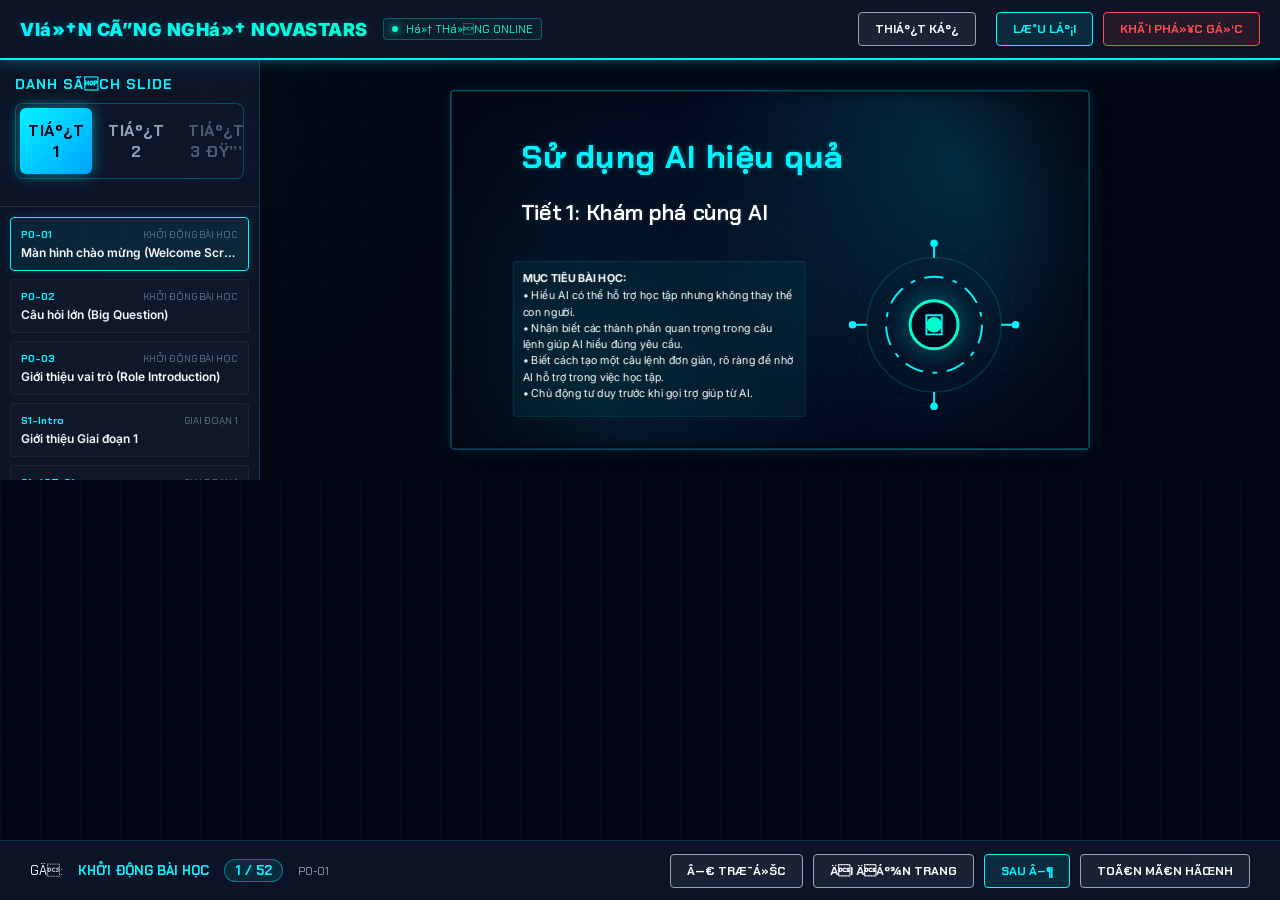
==== index.html @ 288e67d3 "Apply user font sizes and label replacements" ====
﻿<!DOCTYPE html>
<html lang="vi">
<head>
  <meta charset="UTF-8">
  <meta name="viewport" content="width=device-width, initial-scale=1.0">
  <title>Há»‡ thá»‘ng trÃ¬nh chiáº¿u slide AI - BÃ i 6.18: Sá»­ dá»¥ng AI hiá»‡u quáº£</title>
  <link rel="stylesheet" href="styles.css?v=36">
</head>
<body>

  <!-- HEADER HOVER ZONE FOR PRESENTATION MODE -->
  <div class="header-hover-zone"></div>

  <!-- SYSTEM TOP HEADER -->
  <header>
    <div class="system-title">
      <div class="system-logo">VIá»†N CÃ”NG NGHá»† NOVASTARS</div>
      <div class="system-status" id="system-status-indicator">Há»† THá»NG ONLINE</div>
    </div>
    
    <div class="system-controls">
      <!-- Mode Selection -->
      <button class="btn btn-secondary" id="mode-btn-design" onclick="toggleDesignMode()" style="margin-right: 10px;">Thiáº¿t Káº¿</button>

      <!-- File & Storage Operations -->
      <button class="btn btn-primary" onclick="saveSlides()">LÆ°u Láº¡i</button>
      <button class="btn btn-danger" onclick="resetDefaultSlides()">KhÃ´i Phá»¥c Gá»‘c</button>
    </div>
  </header>

  <!-- CONTAINER GRID -->
  <div class="app-container" id="app-container">
    
    <!-- LEFT SIDEBAR: INDEX / SLIDES SELECTOR -->
    <aside class="sidebar">
      <div class="sidebar-header">
        <h2>DANH SÃCH SLIDE</h2>
        <div class="period-tabs">
          <button class="period-tab active" id="period-tab-t1" onclick="setPeriodFilter('t1')">Tiáº¿t 1</button>
          <button class="period-tab" id="period-tab-t2" onclick="setPeriodFilter('t2')">Tiáº¿t 2</button>
          <button class="period-tab locked" id="period-tab-t3" onclick="setPeriodFilter('t3')">Tiáº¿t 3 ðŸ”’</button>
        </div>
      </div>
      <div class="slide-list" id="slide-list-container">
        <!-- Rendered dynamically by app.js -->
      </div>
    </aside>

    <!-- MAIN DASHBOARD SCREEN (16:9 VIEWPORT) -->
    <main class="main-stage">
      <div class="slide-viewport" id="slide-viewport">
        <div class="slide-canvas" id="slide-canvas">
          <!-- Slide items rendered dynamically by app.js -->
        </div>
      </div>
    </main>

    <!-- RIGHT SIDEBAR: PROPERTIES INSPECTOR (DESIGN MODE) -->
    <aside class="inspector">
      <div class="inspector-header">
        <h2>THUá»˜C TÃNH Báº¢N Váº¼</h2>
      </div>
      <div class="inspector-body">
        
        <!-- Element Creation Toolbox -->
        <div class="inspector-section">
          <h3>ThÃªm Äá»‘i TÆ°á»£ng</h3>
          <div class="inspector-grid">
            <button class="btn btn-primary" style="font-size: 10px; padding: 6px;" onclick="addNewElement('heading')">+ TiÃªu Ä‘á»</button>
            <button class="btn btn-primary" style="font-size: 10px; padding: 6px;" onclick="addNewElement('text')">+ Äoáº¡n vÄƒn</button>
            <button class="btn btn-primary" style="font-size: 10px; padding: 6px;" onclick="addNewElement('box')">+ Báº£ng/Há»™p</button>
            <button class="btn btn-primary" style="font-size: 10px; padding: 6px;" onclick="addNewElement('badge')">+ NhÃ£n nhá»</button>
          </div>
        </div>

        <!-- Selected Element Inspector -->
        <div class="inspector-section" id="inspector-element-properties" style="display: none;">
          <h3>Chi Tiáº¿t Äá»‘i TÆ°á»£ng</h3>
          
          <!-- Content Input -->
          <div class="input-group" style="margin-bottom: 10px;">
            <label for="inspector-content">Ná»™i dung (Há»— trá»£ HTML)</label>
            <textarea class="input-field" id="inspector-content" rows="4" oninput="updateSelectedElementProperty('content', this.value)"></textarea>
          </div>

          <!-- Layout Config -->
          <div class="inspector-grid">
            <div class="input-group">
              <label for="inspector-x">Tá»a Ä‘á»™ X (%)</label>
              <input type="number" class="input-field" id="inspector-x" oninput="updateSelectedElementProperty('x', parseFloat(this.value))">
            </div>
            <div class="input-group">
              <label for="inspector-y">Tá»a Ä‘á»™ Y (%)</label>
              <input type="number" class="input-field" id="inspector-y" oninput="updateSelectedElementProperty('y', parseFloat(this.value))">
            </div>
            <div class="input-group">
              <label for="inspector-w">Chiá»u rá»™ng (%)</label>
              <input type="number" class="input-field" id="inspector-w" oninput="updateSelectedElementProperty('w', parseFloat(this.value))">
            </div>
            <div class="input-group">
              <label for="inspector-h">Chiá»u cao (%)</label>
              <input type="number" class="input-field" id="inspector-h" oninput="updateSelectedElementProperty('h', parseFloat(this.value))">
            </div>
          </div>

          <!-- Styling Config -->
          <div class="inspector-grid" style="margin-top: 10px;">
            <div class="input-group">
              <label for="inspector-font-size">Cá»¡ chá»¯ (px)</label>
              <input type="text" class="input-field" id="inspector-font-size" placeholder="18px" oninput="updateSelectedElementProperty('fontSize', this.value)">
            </div>
            <div class="input-group">
              <label for="inspector-color">MÃ u chá»¯</label>
              <input type="color" class="input-field" id="inspector-color" style="height: 30px; padding: 2px;" oninput="updateSelectedElementProperty('color', this.value)">
            </div>
            <div class="input-group">
              <label for="inspector-align">CÄƒn lá»</label>
              <select class="input-field" id="inspector-align" onchange="updateSelectedElementProperty('align', this.value)">
                <option value="left">TrÃ¡i</option>
                <option value="center">Giá»¯a</option>
                <option value="right">Pháº£i</option>
              </select>
            </div>
            <div class="input-group">
              <label for="inspector-bg">MÃ u ná»n</label>
              <input type="text" class="input-field" id="inspector-bg" placeholder="transparent" oninput="updateSelectedElementProperty('bg', this.value)">
            </div>
          </div>

          <div style="margin-top: 15px; display: flex; gap: 10px;">
            <button class="btn btn-danger" style="flex: 1;" onclick="deleteSelectedElement()">XoÃ¡ Äá»‘i TÆ°á»£ng</button>
          </div>
        </div>

        <div id="inspector-no-selection" style="text-align: center; color: var(--text-muted); font-size: 13px; margin-top: 20px;">
          Chá»n má»™t Ä‘á»‘i tÆ°á»£ng trÃªn slide Ä‘á»ƒ chá»‰nh sá»­a thuá»™c tÃ­nh.
        </div>

      </div>
    </aside>

  </div>

  <!-- BOTTOM CONTROL BAR: NAVIGATION & PAGE INFO -->
  <footer class="stage-footer">
    <div class="slide-nav-info">
      GÄ: <span id="current-slide-stage" style="color: var(--neon-blue); font-weight: bold;">PRE-LESSON</span>
      <span class="slide-number-badge" id="current-slide-number" onclick="jumpToPagePrompt()" title="Nháº¥p vÃ o Ä‘Ã¢y Ä‘á»ƒ nháº£y nhanh Ä‘áº¿n trang slide...">1 / 53</span>
      <span id="current-slide-id" style="color: var(--text-secondary); font-size: 11px;">P0-01</span>
    </div>
    
    <div class="nav-buttons">
      <button class="btn btn-secondary" id="btn-prev" onclick="prevSlide()">â—€ TRÆ¯á»šC</button>
      <button class="btn btn-secondary" id="btn-jump" onclick="jumpToPagePrompt()">ÄI Äáº¾N TRANG</button>
      <button class="btn btn-primary" id="btn-next" onclick="nextSlide()">SAU â–¶</button>
      <button class="btn btn-secondary" id="btn-fullscreen" onclick="toggleFullscreen()">TOÃ€N MÃ€N HÃŒNH</button>
    </div>
  </footer>

  <!-- LOAD APPLICATION DATA AND LOGIC -->
  <script src="slides_data.js?v=44"></script>
  <script src="app.js?v=44"></script>
</body>
</html>
---- styles.css ----
/* ==========================================================================
   DESIGN SYSTEM & CSS VARIABLES
   ========================================================================== */
@import url('https://fonts.googleapis.com/css2?family=Chakra+Petch:wght@400;500;600;700&family=Inter:wght@300;400;600;700&display=swap');

:root {
  --bg-darker: #020617;
  --bg-dark: #0f172a;
  --bg-card: rgba(30, 41, 59, 0.4);
  --border-neon-blue: rgba(0, 243, 255, 0.4);
  --border-neon-green: rgba(0, 255, 204, 0.4);
  
  --neon-blue: #00f3ff;
  --neon-green: #00ffcc;
  --neon-pink: #ff66b2;
  --neon-orange: #ffbd59;
  --neon-red: #ff4d4d;
  
  --text-primary: #f8fafc;
  --text-secondary: #94a3b8;
  --text-muted: #64748b;
  
  --font-cyber: 'Chakra Petch', sans-serif;
  --font-standard: 'Inter', sans-serif;
  
  --shadow-glow-blue: 0 0 15px rgba(0, 243, 255, 0.35);
  --shadow-glow-green: 0 0 15px rgba(0, 255, 204, 0.35);
  --shadow-glow-red: 0 0 15px rgba(255, 77, 77, 0.35);
  
  --font-boost: 1.15;
}

/* ==========================================================================
   GLOBAL RESET & LAYOUT
   ========================================================================== */
* {
  box-sizing: border-box;
  margin: 0;
  padding: 0;
}

body {
  font-family: var(--font-standard);
  background-color: var(--bg-darker);
  color: var(--text-primary);
  height: 100vh;
  display: flex;
  flex-direction: column;
  overflow: hidden;
  position: relative;
}

/* Cyber grid background */
body::before {
  content: '';
  position: absolute;
  top: 0; left: 0; right: 0; bottom: 0;
  background-image: 
    linear-gradient(rgba(0, 243, 255, 0.03) 1px, transparent 1px),
    linear-gradient(90deg, rgba(0, 243, 255, 0.03) 1px, transparent 1px);
  background-size: 40px 40px;
  z-index: 0;
  pointer-events: none;
}

/* Tech nodes glowing decoration */
body::after {
  content: '';
  position: absolute;
  top: -10%; left: -10%; width: 50%; height: 50%;
  background: radial-gradient(circle, rgba(0, 243, 255, 0.05) 0%, transparent 70%);
  z-index: 0;
  pointer-events: none;
}

/* ==========================================================================
   APPLICATION HEADER / SYSTEM BAR
   ========================================================================== */
header {
  height: 60px;
  background: rgba(15, 23, 42, 0.85);
  border-bottom: 2px solid var(--neon-blue);
  box-shadow: var(--shadow-glow-blue);
  display: flex;
  justify-content: space-between;
  align-items: center;
  padding: 0 20px;
  z-index: 10;
  backdrop-filter: blur(10px);
}

.system-title {
  display: flex;
  align-items: center;
  gap: 15px;
}

.system-logo {
  font-family: var(--font-standard);
  font-weight: 900;
  font-size: 18px;
  letter-spacing: 0.5px;
  background: linear-gradient(90deg, var(--neon-blue), var(--neon-green));
  -webkit-background-clip: text;
  -webkit-text-fill-color: transparent;
  text-shadow: 0 0 10px rgba(0, 243, 255, 0.2);
}

.system-status {
  display: flex;
  align-items: center;
  gap: 8px;
  font-family: var(--font-cyber);
  font-size: 11px;
  color: var(--neon-green);
  border: 1px solid rgba(0, 255, 204, 0.3);
  padding: 3px 8px;
  border-radius: 4px;
  background: rgba(0, 255, 204, 0.05);
}

.system-status::before {
  content: '';
  display: inline-block;
  width: 6px;
  height: 6px;
  background-color: var(--neon-green);
  border-radius: 50%;
  box-shadow: 0 0 8px var(--neon-green);
  animation: pulse 1.5s infinite;
}

.system-controls {
  display: flex;
  align-items: center;
  gap: 10px;
}

/* ==========================================================================
   BUTTONS & CONTROLS
   ========================================================================== */
.btn {
  font-family: var(--font-cyber);
  font-size: 12px;
  font-weight: 700;
  padding: 8px 16px;
  border-radius: 4px;
  cursor: pointer;
  display: flex;
  align-items: center;
  gap: 8px;
  transition: all 0.3s cubic-bezier(0.4, 0, 0.2, 1);
  text-transform: uppercase;
}

.btn-primary {
  background: rgba(0, 243, 255, 0.1);
  color: var(--neon-blue);
  border: 1px solid var(--neon-blue);
}

.btn-primary:hover {
  background: var(--neon-blue);
  color: var(--bg-darker);
  box-shadow: 0 0 15px var(--neon-blue);
}

.btn-secondary {
  background: rgba(148, 163, 184, 0.1);
  color: var(--text-primary);
  border: 1px solid var(--text-secondary);
}

.btn-secondary:hover {
  background: rgba(148, 163, 184, 0.2);
}

.btn-green {
  background: rgba(0, 255, 204, 0.1);
  color: var(--neon-green);
  border: 1px solid var(--neon-green);
}

.btn-green:hover {
  background: var(--neon-green);
  color: var(--bg-darker);
  box-shadow: 0 0 15px var(--neon-green);
}

.btn-danger {
  background: rgba(255, 77, 77, 0.1);
  color: var(--neon-red);
  border: 1px solid var(--neon-red);
}

.btn-danger:hover {
  background: var(--neon-red);
  color: #ffffff;
  box-shadow: 0 0 15px var(--neon-red);
}

.mode-selector {
  display: flex;
  background: rgba(30, 41, 59, 0.6);
  border-radius: 6px;
  padding: 3px;
  border: 1px solid rgba(255, 255, 255, 0.1);
}

.mode-btn {
  font-family: var(--font-cyber);
  font-size: 11px;
  font-weight: 700;
  padding: 6px 14px;
  border: none;
  background: transparent;
  color: var(--text-secondary);
  border-radius: 4px;
  cursor: pointer;
  transition: all 0.3s ease;
}

.mode-btn.active {
  background: var(--neon-blue);
  color: var(--bg-darker);
  box-shadow: var(--shadow-glow-blue);
}

/* ==========================================================================
   APP WORKSPACE GRID
   ========================================================================== */
.app-container {
  flex: 1;
  display: grid;
  grid-template-columns: 260px 1fr; /* Default: Navigation sidebar and slide canvas */
  position: relative;
  overflow: hidden;
  z-index: 1;
  transition: grid-template-columns 0.3s ease;
}

/* When in design mode, open inspector panel on the right */
.app-container.design-mode {
  grid-template-columns: 260px 1fr 300px;
}

/* When in full presentation mode, hide panels */
.app-container.present-mode {
  grid-template-columns: 0px 1fr 0px;
}

/* ==========================================================================
   LEFT PANEL: SLIDE INDEX
   ========================================================================== */
.sidebar {
  background: rgba(15, 23, 42, 0.85);
  border-right: 1px solid rgba(0, 243, 255, 0.15);
  display: flex;
  flex-direction: column;
  overflow: hidden;
  transition: all 0.3s ease;
}

.app-container.present-mode .sidebar {
  transform: translateX(-100%);
  width: 0px;
  border: none;
}

.sidebar-header {
  padding: 15px;
  border-bottom: 1px solid rgba(255, 255, 255, 0.1);
}

.sidebar-header h2 {
  font-family: var(--font-cyber);
  font-size: 14px;
  color: var(--neon-blue);
  letter-spacing: 1px;
}

.sidebar-search {
  margin-top: 10px;
  width: 100%;
  padding: 6px 10px;
  background: rgba(30, 41, 59, 0.5);
  border: 1px solid rgba(255, 255, 255, 0.15);
  border-radius: 4px;
  color: #fff;
  font-size: 12px;
}

.sidebar-search:focus {
  outline: none;
  border-color: var(--neon-blue);
  box-shadow: 0 0 5px rgba(0, 243, 255, 0.3);
}

.slide-list {
  flex: 1;
  overflow-y: auto;
  padding: 10px;
  display: flex;
  flex-direction: column;
  gap: 8px;
}

/* Scrollbar styling */
::-webkit-scrollbar {
  width: 6px;
  height: 6px;
}
::-webkit-scrollbar-track {
  background: rgba(15, 23, 42, 0.5);
}
::-webkit-scrollbar-thumb {
  background: rgba(0, 243, 255, 0.2);
  border-radius: 3px;
}
::-webkit-scrollbar-thumb:hover {
  background: rgba(0, 243, 255, 0.5);
}

.slide-item {
  padding: 10px;
  background: rgba(30, 41, 59, 0.2);
  border: 1px solid rgba(255, 255, 255, 0.05);
  border-radius: 4px;
  cursor: pointer;
  transition: all 0.2s ease;
  display: flex;
  flex-direction: column;
  gap: 4px;
}

.slide-item:hover {
  background: rgba(30, 41, 59, 0.5);
  border-color: rgba(0, 243, 255, 0.3);
}

.slide-item.active {
  background: rgba(0, 243, 255, 0.08);
  border-color: var(--neon-blue);
  box-shadow: 0 0 10px rgba(0, 243, 255, 0.15);
}

.slide-item-meta {
  display: flex;
  justify-content: space-between;
  font-family: var(--font-cyber);
  font-size: 10px;
}

.slide-item-stage {
  color: var(--text-muted);
}

.slide-item.active .slide-item-stage {
  color: var(--neon-green);
}

.slide-item-id {
  color: var(--neon-blue);
  font-weight: 700;
}

.slide-item-title {
  font-size: 12px;
  font-weight: 600;
  color: var(--text-primary);
  white-space: nowrap;
  overflow: hidden;
  text-overflow: ellipsis;
}

/* ==========================================================================
   CENTER STAGE: SLIDE DISPLAY
   ========================================================================== */
.main-stage {
  display: flex;
  flex-direction: column;
  justify-content: center;
  align-items: center;
  padding: 30px;
  background: rgba(3, 7, 18, 0.6);
  position: relative;
  overflow: hidden;
}

.app-container.present-mode .main-stage {
  padding: 0;
  background: #000;
}

/* 16:9 Slide aspect container */
.slide-viewport {
  width: 90%;
  max-width: 1080px;
  aspect-ratio: 16 / 9;
  position: relative;
  background: #070d19;
  border: 3px solid rgba(0, 243, 255, 0.25);
  box-shadow: 0 0 30px rgba(0, 243, 255, 0.1), inset 0 0 20px rgba(0, 0, 0, 0.8);
  border-radius: 8px;
  overflow: hidden;
  transform-origin: center;
  transition: all 0.3s cubic-bezier(0.4, 0, 0.2, 1);
  display: flex;
  user-select: text;
  flex-shrink: 0;
}

/* Digital grid overlay on slide viewport */
.slide-viewport::before {
  content: '';
  position: absolute;
  top: 0; left: 0; width: 100%; height: 100%;
  background: 
    radial-gradient(circle at 50% 50%, transparent 60%, rgba(3, 7, 18, 0.9) 100%),
    linear-gradient(rgba(255, 255, 255, 0.007) 1px, transparent 1px),
    linear-gradient(90deg, rgba(255, 255, 255, 0.007) 1px, transparent 1px);
  background-size: 100% 100%, 2% 2%, 2% 2%;
  z-index: 1;
  pointer-events: none;
}



/* Interactive elements container within slide */
.slide-canvas {
  position: relative;
  width: 100%;
  height: 100%;
  z-index: 3;
}

/* ==========================================================================
   DYNAMIC SLIDE VISUAL THEMES
   ========================================================================== */
.welcome-bg {
  background: radial-gradient(circle at 80% 20%, rgba(0, 243, 255, 0.15) 0%, transparent 50%),
              radial-gradient(circle at 20% 80%, rgba(0, 255, 204, 0.08) 0%, transparent 50%),
              #03091e;
}

.dashboard-bg {
  background: radial-gradient(circle at 50% 50%, rgba(10, 25, 60, 0.9) 0%, #030816 100%);
}

.digital-workspace {
  background: linear-gradient(135deg, #020817 0%, #0c1a35 100%);
}

.stage-bg {
  background: radial-gradient(circle at 50% -20%, rgba(0, 243, 255, 0.25) 0%, transparent 60%),
              #020617;
}

/* Stage Gate visuals styling */
.stage-intro-content {
  display: flex;
  flex-direction: column;
  justify-content: center;
  align-items: center;
  height: 100%;
  text-align: center;
}

/* ==========================================================================
   SLIDE ELEMENTS
   ========================================================================== */
.slide-element {
  position: absolute;
  padding: 10px;
  box-sizing: border-box;
  display: flex;
  flex-direction: column;
  justify-content: center;
  transition: outline 0.15s ease;
  line-height: 1.5;
  word-break: break-word;
  font-size: calc(16px * var(--font-boost, 1.25) * var(--slide-scale, 1));
  user-select: text;
}

.slide-element.selected {
  outline: 2px dashed var(--neon-blue);
  box-shadow: 0 0 10px rgba(0, 243, 255, 0.3);
}

.slide-element.heading {
  font-family: var(--font-cyber);
  font-weight: 700;
  letter-spacing: 1px;
  text-shadow: 0 0 8px rgba(0, 243, 255, 0.4);
}

.slide-element.subheading {
  font-family: var(--font-cyber);
  font-weight: 600;
  text-shadow: 0 0 5px rgba(255, 255, 255, 0.2);
}

.slide-element.badge {
  font-family: var(--font-cyber);
  font-weight: 900;
  letter-spacing: 2px;
  border-radius: 4px;
}

.slide-element.box {
  border-radius: 6px;
  padding: 15px;
  background: rgba(30, 41, 59, 0.4);
  border: 1px solid rgba(255, 255, 255, 0.1);
  justify-content: flex-start;
  backdrop-filter: blur(5px);
  overflow-y: auto;
}

.slide-element.box::-webkit-scrollbar,
.slide-element.alert::-webkit-scrollbar {
  width: 4px;
}
.slide-element.box::-webkit-scrollbar-thumb,
.slide-element.alert::-webkit-scrollbar-thumb {
  background: rgba(0, 243, 255, 0.3);
  border-radius: 2px;
}

.slide-element.alert {
  border-radius: 6px;
  padding: 15px;
  justify-content: flex-start;
  background: rgba(255, 77, 77, 0.05);
  border: 1px solid rgba(255, 77, 77, 0.3);
  box-shadow: 0 0 15px rgba(255, 77, 77, 0.1);
  overflow-y: auto;
}

/* ==========================================================================
   SVG & VISUAL MOCKUPS (AI Art/Tech Nodes)
   ========================================================================== */
.slide-element.visual {
  display: flex;
  align-items: center;
  justify-content: center;
  overflow: hidden;
}

.tech-visual-container {
  width: 100%;
  height: 100%;
  display: flex;
  align-items: center;
  justify-content: center;
}

.tech-visual-svg {
  width: 100%;
  height: 100%;
  max-width: 100%;
  max-height: 100%;
}

/* ==========================================================================
   EDITOR DRAG & RESIZE HANDLE SYSTEM
   ========================================================================== */
.app-container.design-mode .slide-element {
  cursor: move;
  outline: 1px dashed rgba(255, 255, 255, 0.2);
}

.app-container.design-mode .slide-element:hover {
  outline: 1px dashed var(--neon-blue);
  background: rgba(0, 243, 255, 0.02);
}

/* Resize handles (8-point system) */
.resize-handle {
  display: none;
  position: absolute;
  width: 8px;
  height: 8px;
  background-color: var(--neon-blue);
  border: 1px solid var(--bg-darker);
  border-radius: 50%;
  z-index: 100;
}

.slide-element.selected .resize-handle {
  display: block;
}

.handle-nw { top: -4px; left: -4px; cursor: nwse-resize; }
.handle-n  { top: -4px; left: calc(50% - 4px); cursor: ns-resize; }
.handle-ne { top: -4px; right: -4px; cursor: nesw-resize; }
.handle-e  { top: calc(50% - 4px); right: -4px; cursor: ew-resize; }
.handle-se { bottom: -4px; right: -4px; cursor: nwse-resize; }
.handle-s  { bottom: -4px; left: calc(50% - 4px); cursor: ns-resize; }
.handle-sw { bottom: -4px; left: -4px; cursor: nesw-resize; }
.handle-w  { top: calc(50% - 4px); left: -4px; cursor: ew-resize; }

/* Quick Delete button when selected in edit mode */
.element-delete-btn {
  display: none;
  position: absolute;
  top: -24px;
  right: -4px;
  width: 20px;
  height: 20px;
  background: var(--neon-red);
  color: #fff;
  border-radius: 50%;
  text-align: center;
  line-height: 18px;
  font-size: 12px;
  font-weight: bold;
  cursor: pointer;
  z-index: 101;
  border: 1px solid var(--bg-darker);
  box-shadow: var(--shadow-glow-red);
}

.slide-element.selected .element-delete-btn {
  display: block;
}

/* ==========================================================================
   RIGHT PANEL: PROPERTIES INSPECTOR
   ========================================================================== */
.inspector {
  background: rgba(15, 23, 42, 0.85);
  border-left: 1px solid rgba(0, 243, 255, 0.15);
  display: flex;
  flex-direction: column;
  overflow: hidden;
  transition: all 0.3s ease;
}

/* Hidden by default unless design-mode is active */
.app-container:not(.design-mode) .inspector {
  width: 0px;
  border: none;
  transform: translateX(100%);
}

.inspector-header {
  padding: 15px;
  border-bottom: 1px solid rgba(255, 255, 255, 0.1);
  display: flex;
  justify-content: space-between;
  align-items: center;
}

.inspector-header h2 {
  font-family: var(--font-cyber);
  font-size: 14px;
  color: var(--neon-pink);
  letter-spacing: 1px;
}

.inspector-body {
  flex: 1;
  overflow-y: auto;
  padding: 15px;
  display: flex;
  flex-direction: column;
  gap: 15px;
}

.inspector-section {
  display: flex;
  flex-direction: column;
  gap: 8px;
  border-bottom: 1px solid rgba(255, 255, 255, 0.05);
  padding-bottom: 15px;
}

.inspector-section h3 {
  font-family: var(--font-cyber);
  font-size: 11px;
  color: var(--text-secondary);
  text-transform: uppercase;
}

.inspector-grid {
  display: grid;
  grid-template-columns: 1fr 1fr;
  gap: 10px;
}

.input-group {
  display: flex;
  flex-direction: column;
  gap: 4px;
}

.input-group label {
  font-size: 10px;
  color: var(--text-muted);
}

.input-field {
  width: 100%;
  padding: 6px 8px;
  background: rgba(30, 41, 59, 0.5);
  border: 1px solid rgba(255, 255, 255, 0.1);
  border-radius: 4px;
  color: #fff;
  font-size: 12px;
}

.input-field:focus {
  outline: none;
  border-color: var(--neon-pink);
}

/* ==========================================================================
   PLAYBACK FOOTER CONTROLS
   ========================================================================== */
.stage-footer {
  height: 60px;
  background: rgba(15, 23, 42, 0.85);
  border-top: 1px solid rgba(0, 243, 255, 0.15);
  display: flex;
  justify-content: space-between;
  align-items: center;
  padding: 0 30px;
  z-index: 10;
  backdrop-filter: blur(10px);
}

.app-container.present-mode .stage-footer {
  position: absolute;
  bottom: 0; left: 0; right: 0;
  background: rgba(10, 15, 30, 0.95);
  opacity: 0;
  transform: translateY(100%);
  transition: all 0.3s ease;
}

/* Hover active area at the bottom to slide up controls during full screen presentation */
.app-container.present-mode:hover .stage-footer {
  opacity: 1;
  transform: translateY(0);
}

.slide-nav-info {
  font-family: var(--font-cyber);
  font-size: 13px;
  color: var(--text-primary);
  display: flex;
  align-items: center;
  gap: 15px;
}

.slide-number-badge {
  background: rgba(0, 243, 255, 0.1);
  color: var(--neon-blue);
  border: 1px solid var(--border-neon-blue);
  padding: 2px 10px;
  border-radius: 12px;
  font-weight: 700;
  cursor: pointer;
  transition: all 0.2s ease;
}

.slide-number-badge:hover {
  background: var(--neon-blue);
  color: var(--bg-darker);
  box-shadow: 0 0 10px var(--neon-blue);
}

.nav-buttons {
  display: flex;
  gap: 10px;
}

/* ==========================================================================
   ANIMATIONS & TECH ENHANCEMENTS
   ========================================================================== */
@keyframes pulse {
  0% { transform: scale(1); opacity: 0.8; }
  50% { transform: scale(1.2); opacity: 1; box-shadow: 0 0 12px var(--neon-green); }
  100% { transform: scale(1); opacity: 0.8; }
}



/* Glowing text classes */
.glow-text {
  text-shadow: 0 0 10px rgba(255, 189, 89, 0.4);
}

/* Rich visuals items */
.workspace-card {
  transition: all 0.3s ease;
}
.workspace-card:hover {
  transform: translateY(-5px);
  box-shadow: 0 5px 15px rgba(0, 0, 0, 0.5);
}

table th {
  font-family: var(--font-cyber);
}

/* Fullscreen scaling helper */
.fullscreen-ready {
  max-width: none !important;
  border: none !important;
  border-radius: 0 !important;
  box-shadow: none !important;
}

/* Inline text editable border styling */
.slide-element[contenteditable="true"] {
  outline: 2px solid var(--neon-pink) !important;
  cursor: text !important;
}

/* ==========================================================================
   CLASSROOM GAMES & CONTROLS INTERACTIVE STYLE
   ========================================================================== */
.s4-text-part {
  border: 1px transparent;
  padding: 2px 6px;
  border-radius: 4px;
}
.s4-text-part:hover {
  background: rgba(255,255,255,0.05);
}

.workspace-card {
  user-select: none;
  transition: all 0.2s ease;
}
.workspace-card:active {
  transform: scale(0.97);
}

.workspace-card.selected {
  outline: 2px solid var(--neon-blue);
  box-shadow: 0 0 10px rgba(0,243,255,0.5);
}

.workspace-card.matched {
  background: rgba(0,255,204,0.15) !important;
  border-color: var(--neon-green) !important;
  color: var(--neon-green) !important;
  cursor: not-allowed !important;
  box-shadow: 0 0 8px rgba(0,255,204,0.2);
}

.workspace-card.incorrect {
  background: rgba(255,77,77,0.15) !important;
  border-color: var(--neon-red) !important;
  color: var(--neon-red) !important;
  animation: shake 0.4s ease;
}

@keyframes shake {
  0%, 100% { transform: translateX(0); }
  25% { transform: translateX(-5px); }
  75% { transform: translateX(5px); }
}

/* Floating Countdown Timer Style (Scaled & Enlarged) */
.countdown-timer-widget {
  position: absolute;
  top: calc(15px * var(--slide-scale, 1));
  right: calc(15px * var(--slide-scale, 1));
  background: rgba(15, 23, 42, 0.85);
  border: 1px solid rgba(0, 243, 255, 0.3);
  padding: calc(10px * var(--slide-scale, 1)) calc(20px * var(--slide-scale, 1));
  border-radius: calc(30px * var(--slide-scale, 1));
  display: flex;
  align-items: center;
  gap: calc(15px * var(--slide-scale, 1));
  z-index: 100;
  backdrop-filter: blur(10px);
  font-family: var(--font-cyber);
  font-size: calc(18px * var(--slide-scale, 1));
  color: var(--neon-blue);
  box-shadow: var(--shadow-glow-blue);
}

.countdown-timer-widget.time-up {
  border-color: var(--neon-red);
  color: var(--neon-red);
  box-shadow: var(--shadow-glow-red);
  animation: alarm-pulse 1s infinite alternate;
}

@keyframes alarm-pulse {
  0% { transform: scale(1); opacity: 0.9; }
  100% { transform: scale(1.05); opacity: 1; box-shadow: 0 0 15px var(--neon-red); }
}

.timer-digits {
  font-weight: 700;
  font-size: calc(26px * var(--slide-scale, 1));
  min-width: calc(80px * var(--slide-scale, 1));
  text-align: center;
  cursor: text;
  outline: none;
  border-radius: 4px;
  transition: background 0.2s;
}

.timer-digits:focus {
  background: rgba(0, 243, 255, 0.15);
}

.timer-ctrl {
  background: transparent;
  border: none;
  color: var(--text-secondary);
  cursor: pointer;
  padding: calc(4px * var(--slide-scale, 1)) calc(8px * var(--slide-scale, 1));
  font-size: calc(16px * var(--slide-scale, 1));
  display: flex;
  align-items: center;
  justify-content: center;
  transition: color 0.2s;
}

.timer-ctrl:hover {
  color: var(--neon-blue);
}

.countdown-timer-widget.time-up .timer-ctrl:hover {
  color: var(--neon-red);
}

.timer-dropdown {
  position: absolute;
  top: calc(50px * var(--slide-scale, 1));
  right: 0;
  background: #0f172a;
  border: 1px solid rgba(0, 243, 255, 0.2);
  border-radius: calc(8px * var(--slide-scale, 1));
  padding: 5px 0;
  display: none;
  flex-direction: column;
  z-index: 101;
  box-shadow: 0 5px 15px rgba(0,0,0,0.5);
  width: calc(130px * var(--slide-scale, 1));
}

.timer-dropdown option {
  padding: calc(8px * var(--slide-scale, 1)) calc(16px * var(--slide-scale, 1));
  cursor: pointer;
  font-size: calc(15px * var(--slide-scale, 1));
  color: var(--text-secondary);
  font-family: var(--font-standard);
  transition: all 0.2s;
}

.timer-dropdown option:hover {
  background: rgba(0, 243, 255, 0.1);
  color: var(--neon-blue);
}

/* Header auto-reveal zone in present mode */
.header-hover-zone {
  position: absolute;
  top: 0;
  left: 0;
  right: 0;
  height: 15px;
  z-index: 999;
  pointer-events: all;
  display: none;
}
body.present-mode .header-hover-zone {
  display: block;
}

/* Hide header when body is in present-mode */
body.present-mode header {
  position: absolute;
  top: 0;
  left: 0;
  right: 0;
  opacity: 0;
  transform: translateY(-100%);
  transition: all 0.3s ease;
  z-index: 1000;
}

/* Show header when hovering at the top of the screen */
body.present-mode header:hover,
body.present-mode .header-hover-zone:hover + header {
  opacity: 1;
  transform: translateY(0);
}

/* Period Tabs Styling */
.period-tabs {
  display: flex;
  margin-top: 10px;
  margin-bottom: 12px;
  gap: 8px;
  background: rgba(15, 23, 42, 0.6);
  border-radius: 8px;
  padding: 4px;
  border: 1px solid rgba(0, 243, 255, 0.25);
  box-shadow: 0 0 10px rgba(0, 243, 255, 0.05);
}

.period-tab {
  flex: 1;
  font-family: var(--font-cyber);
  font-size: 16px;
  font-weight: 800;
  padding: 12px 8px;
  border: none;
  background: transparent;
  color: var(--text-secondary);
  border-radius: 6px;
  cursor: pointer;
  transition: all 0.25s cubic-bezier(0.4, 0, 0.2, 1);
  text-align: center;
  text-transform: uppercase;
  letter-spacing: 0.5px;
}

.period-tab:hover {
  color: var(--neon-blue);
  background: rgba(0, 243, 255, 0.08);
  transform: translateY(-1px);
}

.period-tab.active {
  background: linear-gradient(135deg, var(--neon-blue), #00a3ff);
  color: var(--bg-darker);
  box-shadow: 0 0 15px rgba(0, 243, 255, 0.5);
  font-weight: 900;
}

/* Styling for Locked Period Tabs */
.period-tab.locked {
  color: var(--text-muted);
  opacity: 0.75;
}

.period-tab.locked:hover {
  color: var(--neon-orange);
  background: rgba(255, 189, 89, 0.08);
  transform: translateY(-1px);
}

.period-tab.locked.active {
  background: linear-gradient(135deg, var(--neon-orange), #ff9900);
  color: var(--bg-darker);
  box-shadow: 0 0 15px rgba(255, 189, 89, 0.5);
  font-weight: 900;
}

/* Beautiful Spaceship Control Panel Locked State */
.locked-slide-container {
  display: flex;
  flex-direction: column;
  justify-content: center;
  align-items: center;
  height: 100%;
  text-align: center;
  padding: calc(40px * var(--slide-scale, 1));
  background: radial-gradient(circle at 50% 50%, rgba(255, 189, 89, 0.1) 0%, #030816 100%);
  border: calc(2px * var(--slide-scale, 1)) dashed var(--neon-orange);
  box-shadow: 0 0 calc(20px * var(--slide-scale, 1)) rgba(255, 189, 89, 0.15);
  border-radius: calc(8px * var(--slide-scale, 1));
  box-sizing: border-box;
}

.locked-slide-container .lock-icon {
  font-size: calc(64px * var(--slide-scale, 1));
  margin-bottom: calc(20px * var(--slide-scale, 1));
  animation: lock-blink 2s infinite alternate;
  text-shadow: 0 0 calc(20px * var(--slide-scale, 1)) var(--neon-orange);
}

.locked-slide-container .locked-title {
  font-family: var(--font-cyber);
  font-size: calc(28px * var(--slide-scale, 1));
  color: var(--neon-orange);
  font-weight: 900;
  margin-bottom: calc(10px * var(--slide-scale, 1));
  letter-spacing: 1px;
}

.locked-slide-container .locked-subtitle {
  font-size: calc(20px * var(--slide-scale, 1));
  color: var(--text-primary);
  margin-bottom: calc(15px * var(--slide-scale, 1));
}

.locked-slide-container .locked-desc {
  font-size: calc(15px * var(--slide-scale, 1));
  color: var(--text-secondary);
  max-width: calc(600px * var(--slide-scale, 1));
  line-height: 1.6;
}

@keyframes lock-blink {
  0% { opacity: 0.6; transform: scale(0.95); }
  100% { opacity: 1; transform: scale(1.05); }
}

/* Placeholder styling for empty contenteditable elements */
[contenteditable="true"]:empty:before {
  content: attr(placeholder);
  color: var(--text-muted);
  opacity: 0.6;
  pointer-events: none;
}
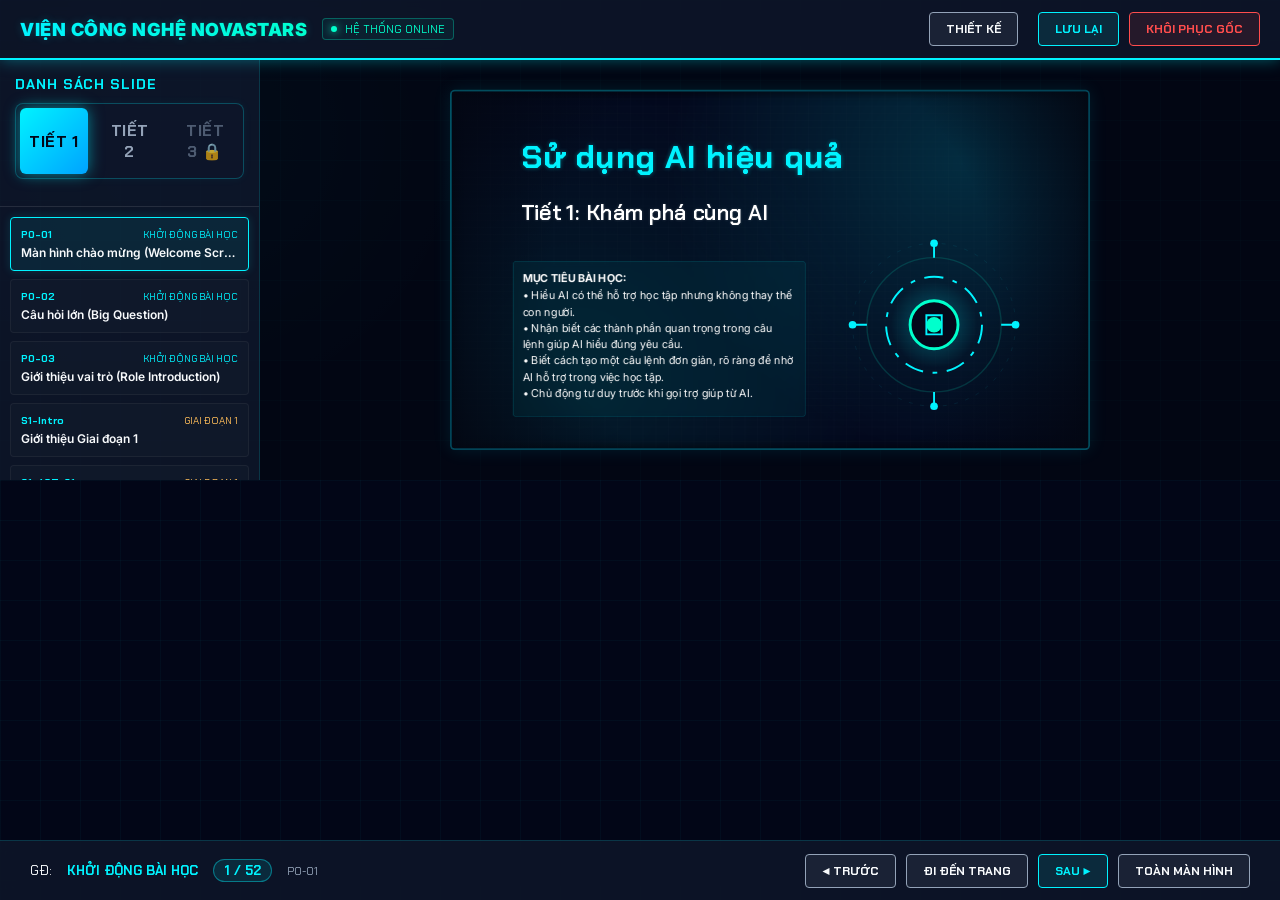
==== commit 3ad26ff6: "Revert index.html and app.js to fix encoding, bump version to 46" ====
--- a/index.html
+++ b/index.html
@@ -1,9 +1,9 @@
-﻿<!DOCTYPE html>
+<!DOCTYPE html>
 <html lang="vi">
 <head>
   <meta charset="UTF-8">
   <meta name="viewport" content="width=device-width, initial-scale=1.0">
-  <title>Há»‡ thá»‘ng trÃ¬nh chiáº¿u slide AI - BÃ i 6.18: Sá»­ dá»¥ng AI hiá»‡u quáº£</title>
+  <title>Hệ thống trình chiếu slide AI - Bài 6.18: Sử dụng AI hiệu quả</title>
   <link rel="stylesheet" href="styles.css?v=36">
 </head>
 <body>
@@ -14,17 +14,17 @@
   <!-- SYSTEM TOP HEADER -->
   <header>
     <div class="system-title">
-      <div class="system-logo">VIá»†N CÃ”NG NGHá»† NOVASTARS</div>
-      <div class="system-status" id="system-status-indicator">Há»† THá»NG ONLINE</div>
+      <div class="system-logo">VIỆN CÔNG NGHỆ NOVASTARS</div>
+      <div class="system-status" id="system-status-indicator">HỆ THỐNG ONLINE</div>
     </div>
     
     <div class="system-controls">
       <!-- Mode Selection -->
-      <button class="btn btn-secondary" id="mode-btn-design" onclick="toggleDesignMode()" style="margin-right: 10px;">Thiáº¿t Káº¿</button>
+      <button class="btn btn-secondary" id="mode-btn-design" onclick="toggleDesignMode()" style="margin-right: 10px;">Thiết Kế</button>
 
       <!-- File & Storage Operations -->
-      <button class="btn btn-primary" onclick="saveSlides()">LÆ°u Láº¡i</button>
-      <button class="btn btn-danger" onclick="resetDefaultSlides()">KhÃ´i Phá»¥c Gá»‘c</button>
+      <button class="btn btn-primary" onclick="saveSlides()">Lưu Lại</button>
+      <button class="btn btn-danger" onclick="resetDefaultSlides()">Khôi Phục Gốc</button>
     </div>
   </header>
 
@@ -34,11 +34,11 @@
     <!-- LEFT SIDEBAR: INDEX / SLIDES SELECTOR -->
     <aside class="sidebar">
       <div class="sidebar-header">
-        <h2>DANH SÃCH SLIDE</h2>
+        <h2>DANH SÁCH SLIDE</h2>
         <div class="period-tabs">
-          <button class="period-tab active" id="period-tab-t1" onclick="setPeriodFilter('t1')">Tiáº¿t 1</button>
-          <button class="period-tab" id="period-tab-t2" onclick="setPeriodFilter('t2')">Tiáº¿t 2</button>
-          <button class="period-tab locked" id="period-tab-t3" onclick="setPeriodFilter('t3')">Tiáº¿t 3 ðŸ”’</button>
+          <button class="period-tab active" id="period-tab-t1" onclick="setPeriodFilter('t1')">Tiết 1</button>
+          <button class="period-tab" id="period-tab-t2" onclick="setPeriodFilter('t2')">Tiết 2</button>
+          <button class="period-tab locked" id="period-tab-t3" onclick="setPeriodFilter('t3')">Tiết 3 🔒</button>
         </div>
       </div>
       <div class="slide-list" id="slide-list-container">
@@ -58,47 +58,47 @@
     <!-- RIGHT SIDEBAR: PROPERTIES INSPECTOR (DESIGN MODE) -->
     <aside class="inspector">
       <div class="inspector-header">
-        <h2>THUá»˜C TÃNH Báº¢N Váº¼</h2>
+        <h2>THUỘC TÍNH BẢN VẼ</h2>
       </div>
       <div class="inspector-body">
         
         <!-- Element Creation Toolbox -->
         <div class="inspector-section">
-          <h3>ThÃªm Äá»‘i TÆ°á»£ng</h3>
+          <h3>Thêm Đối Tượng</h3>
           <div class="inspector-grid">
-            <button class="btn btn-primary" style="font-size: 10px; padding: 6px;" onclick="addNewElement('heading')">+ TiÃªu Ä‘á»</button>
-            <button class="btn btn-primary" style="font-size: 10px; padding: 6px;" onclick="addNewElement('text')">+ Äoáº¡n vÄƒn</button>
-            <button class="btn btn-primary" style="font-size: 10px; padding: 6px;" onclick="addNewElement('box')">+ Báº£ng/Há»™p</button>
-            <button class="btn btn-primary" style="font-size: 10px; padding: 6px;" onclick="addNewElement('badge')">+ NhÃ£n nhá»</button>
+            <button class="btn btn-primary" style="font-size: 10px; padding: 6px;" onclick="addNewElement('heading')">+ Tiêu đề</button>
+            <button class="btn btn-primary" style="font-size: 10px; padding: 6px;" onclick="addNewElement('text')">+ Đoạn văn</button>
+            <button class="btn btn-primary" style="font-size: 10px; padding: 6px;" onclick="addNewElement('box')">+ Bảng/Hộp</button>
+            <button class="btn btn-primary" style="font-size: 10px; padding: 6px;" onclick="addNewElement('badge')">+ Nhãn nhỏ</button>
           </div>
         </div>
 
         <!-- Selected Element Inspector -->
         <div class="inspector-section" id="inspector-element-properties" style="display: none;">
-          <h3>Chi Tiáº¿t Äá»‘i TÆ°á»£ng</h3>
+          <h3>Chi Tiết Đối Tượng</h3>
           
           <!-- Content Input -->
           <div class="input-group" style="margin-bottom: 10px;">
-            <label for="inspector-content">Ná»™i dung (Há»— trá»£ HTML)</label>
+            <label for="inspector-content">Nội dung (Hỗ trợ HTML)</label>
             <textarea class="input-field" id="inspector-content" rows="4" oninput="updateSelectedElementProperty('content', this.value)"></textarea>
           </div>
 
           <!-- Layout Config -->
           <div class="inspector-grid">
             <div class="input-group">
-              <label for="inspector-x">Tá»a Ä‘á»™ X (%)</label>
+              <label for="inspector-x">Tọa độ X (%)</label>
               <input type="number" class="input-field" id="inspector-x" oninput="updateSelectedElementProperty('x', parseFloat(this.value))">
             </div>
             <div class="input-group">
-              <label for="inspector-y">Tá»a Ä‘á»™ Y (%)</label>
+              <label for="inspector-y">Tọa độ Y (%)</label>
               <input type="number" class="input-field" id="inspector-y" oninput="updateSelectedElementProperty('y', parseFloat(this.value))">
             </div>
             <div class="input-group">
-              <label for="inspector-w">Chiá»u rá»™ng (%)</label>
+              <label for="inspector-w">Chiều rộng (%)</label>
               <input type="number" class="input-field" id="inspector-w" oninput="updateSelectedElementProperty('w', parseFloat(this.value))">
             </div>
             <div class="input-group">
-              <label for="inspector-h">Chiá»u cao (%)</label>
+              <label for="inspector-h">Chiều cao (%)</label>
               <input type="number" class="input-field" id="inspector-h" oninput="updateSelectedElementProperty('h', parseFloat(this.value))">
             </div>
           </div>
@@ -106,34 +106,34 @@
           <!-- Styling Config -->
           <div class="inspector-grid" style="margin-top: 10px;">
             <div class="input-group">
-              <label for="inspector-font-size">Cá»¡ chá»¯ (px)</label>
+              <label for="inspector-font-size">Cỡ chữ (px)</label>
               <input type="text" class="input-field" id="inspector-font-size" placeholder="18px" oninput="updateSelectedElementProperty('fontSize', this.value)">
             </div>
             <div class="input-group">
-              <label for="inspector-color">MÃ u chá»¯</label>
+              <label for="inspector-color">Màu chữ</label>
               <input type="color" class="input-field" id="inspector-color" style="height: 30px; padding: 2px;" oninput="updateSelectedElementProperty('color', this.value)">
             </div>
             <div class="input-group">
-              <label for="inspector-align">CÄƒn lá»</label>
+              <label for="inspector-align">Căn lề</label>
               <select class="input-field" id="inspector-align" onchange="updateSelectedElementProperty('align', this.value)">
-                <option value="left">TrÃ¡i</option>
-                <option value="center">Giá»¯a</option>
-                <option value="right">Pháº£i</option>
+                <option value="left">Trái</option>
+                <option value="center">Giữa</option>
+                <option value="right">Phải</option>
               </select>
             </div>
             <div class="input-group">
-              <label for="inspector-bg">MÃ u ná»n</label>
+              <label for="inspector-bg">Màu nền</label>
               <input type="text" class="input-field" id="inspector-bg" placeholder="transparent" oninput="updateSelectedElementProperty('bg', this.value)">
             </div>
           </div>
 
           <div style="margin-top: 15px; display: flex; gap: 10px;">
-            <button class="btn btn-danger" style="flex: 1;" onclick="deleteSelectedElement()">XoÃ¡ Äá»‘i TÆ°á»£ng</button>
+            <button class="btn btn-danger" style="flex: 1;" onclick="deleteSelectedElement()">Xoá Đối Tượng</button>
           </div>
         </div>
 
         <div id="inspector-no-selection" style="text-align: center; color: var(--text-muted); font-size: 13px; margin-top: 20px;">
-          Chá»n má»™t Ä‘á»‘i tÆ°á»£ng trÃªn slide Ä‘á»ƒ chá»‰nh sá»­a thuá»™c tÃ­nh.
+          Chọn một đối tượng trên slide để chỉnh sửa thuộc tính.
         </div>
 
       </div>
@@ -144,22 +144,21 @@
   <!-- BOTTOM CONTROL BAR: NAVIGATION & PAGE INFO -->
   <footer class="stage-footer">
     <div class="slide-nav-info">
-      GÄ: <span id="current-slide-stage" style="color: var(--neon-blue); font-weight: bold;">PRE-LESSON</span>
-      <span class="slide-number-badge" id="current-slide-number" onclick="jumpToPagePrompt()" title="Nháº¥p vÃ o Ä‘Ã¢y Ä‘á»ƒ nháº£y nhanh Ä‘áº¿n trang slide...">1 / 53</span>
+      GĐ: <span id="current-slide-stage" style="color: var(--neon-blue); font-weight: bold;">PRE-LESSON</span>
+      <span class="slide-number-badge" id="current-slide-number" onclick="jumpToPagePrompt()" title="Nhấp vào đây để nhảy nhanh đến trang slide...">1 / 53</span>
       <span id="current-slide-id" style="color: var(--text-secondary); font-size: 11px;">P0-01</span>
     </div>
     
     <div class="nav-buttons">
-      <button class="btn btn-secondary" id="btn-prev" onclick="prevSlide()">â—€ TRÆ¯á»šC</button>
-      <button class="btn btn-secondary" id="btn-jump" onclick="jumpToPagePrompt()">ÄI Äáº¾N TRANG</button>
-      <button class="btn btn-primary" id="btn-next" onclick="nextSlide()">SAU â–¶</button>
-      <button class="btn btn-secondary" id="btn-fullscreen" onclick="toggleFullscreen()">TOÃ€N MÃ€N HÃŒNH</button>
+      <button class="btn btn-secondary" id="btn-prev" onclick="prevSlide()">◀ TRƯỚC</button>
+      <button class="btn btn-secondary" id="btn-jump" onclick="jumpToPagePrompt()">ĐI ĐẾN TRANG</button>
+      <button class="btn btn-primary" id="btn-next" onclick="nextSlide()">SAU ▶</button>
+      <button class="btn btn-secondary" id="btn-fullscreen" onclick="toggleFullscreen()">TOÀN MÀN HÌNH</button>
     </div>
   </footer>
 
   <!-- LOAD APPLICATION DATA AND LOGIC -->
-  <script src="slides_data.js?v=44"></script>
-  <script src="app.js?v=44"></script>
+  <script src="slides_data.js?v=46"></script>
+  <script src="app.js?v=46"></script>
 </body>
 </html>
-
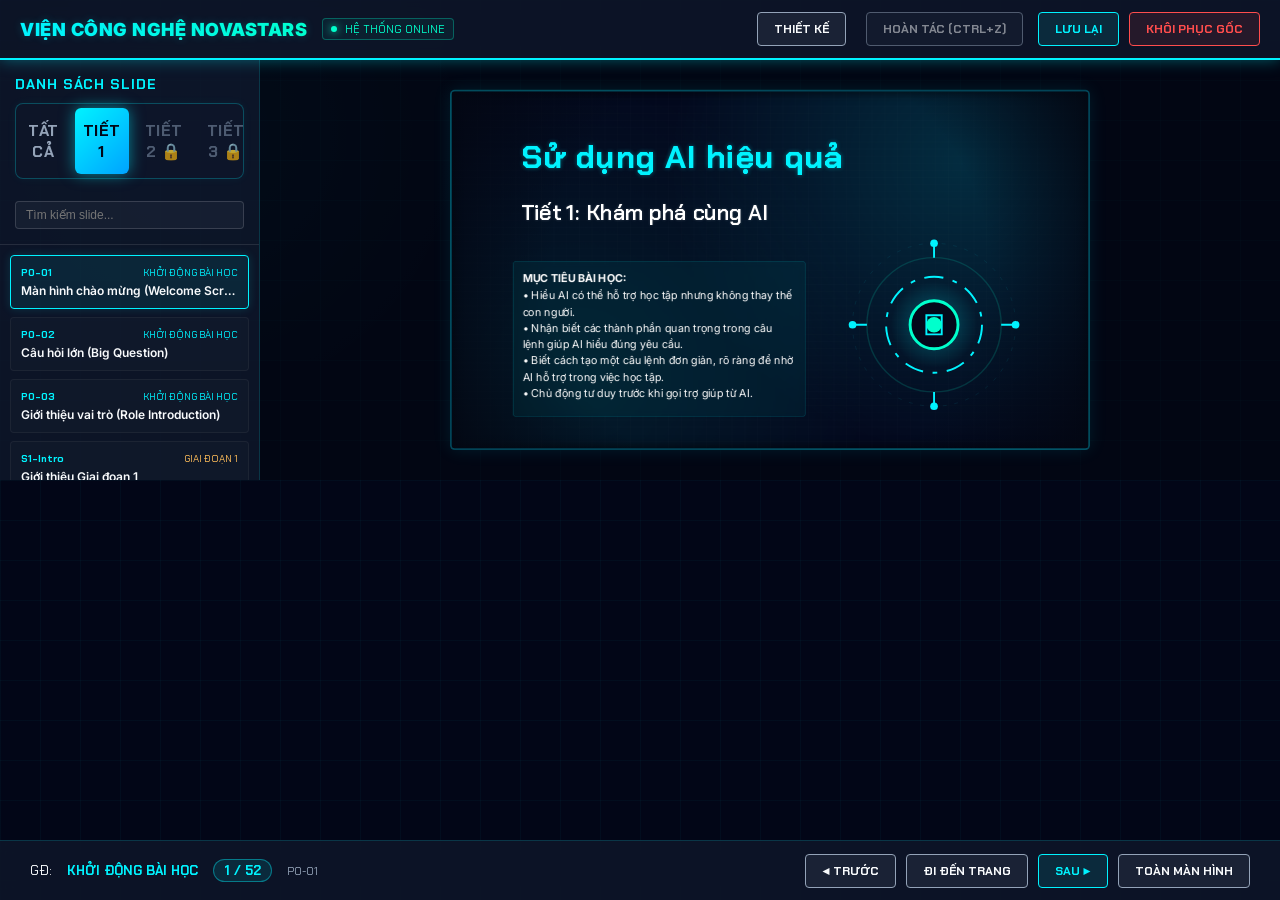
==== commit ab0845b6: "Fix UI text encoding by restoring original HTML file and bumping version" ====
--- a/index.html
+++ b/index.html
@@ -4,7 +4,7 @@
   <meta charset="UTF-8">
   <meta name="viewport" content="width=device-width, initial-scale=1.0">
   <title>Hệ thống trình chiếu slide AI - Bài 6.18: Sử dụng AI hiệu quả</title>
-  <link rel="stylesheet" href="styles.css?v=36">
+  <link rel="stylesheet" href="styles.css?v=27">
 </head>
 <body>
 
@@ -23,6 +23,7 @@
       <button class="btn btn-secondary" id="mode-btn-design" onclick="toggleDesignMode()" style="margin-right: 10px;">Thiết Kế</button>
 
       <!-- File & Storage Operations -->
+      <button class="btn btn-secondary" id="btn-undo" onclick="undoAction()" disabled style="opacity: 0.5; cursor: not-allowed; margin-right: 5px;">Hoàn Tác (Ctrl+Z)</button>
       <button class="btn btn-primary" onclick="saveSlides()">Lưu Lại</button>
       <button class="btn btn-danger" onclick="resetDefaultSlides()">Khôi Phục Gốc</button>
     </div>
@@ -36,10 +37,12 @@
       <div class="sidebar-header">
         <h2>DANH SÁCH SLIDE</h2>
         <div class="period-tabs">
-          <button class="period-tab active" id="period-tab-t1" onclick="setPeriodFilter('t1')">Tiết 1</button>
-          <button class="period-tab" id="period-tab-t2" onclick="setPeriodFilter('t2')">Tiết 2</button>
+          <button class="period-tab active" id="period-tab-all" onclick="setPeriodFilter('all')">Tất cả</button>
+          <button class="period-tab" id="period-tab-t1" onclick="setPeriodFilter('t1')">Tiết 1</button>
+          <button class="period-tab locked" id="period-tab-t2" onclick="setPeriodFilter('t2')">Tiết 2 🔒</button>
           <button class="period-tab locked" id="period-tab-t3" onclick="setPeriodFilter('t3')">Tiết 3 🔒</button>
         </div>
+        <input type="text" class="sidebar-search" id="slide-search" placeholder="Tìm kiếm slide..." onkeyup="filterSlides()">
       </div>
       <div class="slide-list" id="slide-list-container">
         <!-- Rendered dynamically by app.js -->
@@ -158,7 +161,7 @@
   </footer>
 
   <!-- LOAD APPLICATION DATA AND LOGIC -->
-  <script src="slides_data.js?v=46"></script>
-  <script src="app.js?v=46"></script>
+  <script src="slides_data.js?v=47"></script>
+  <script src="app.js?v=47"></script>
 </body>
 </html>
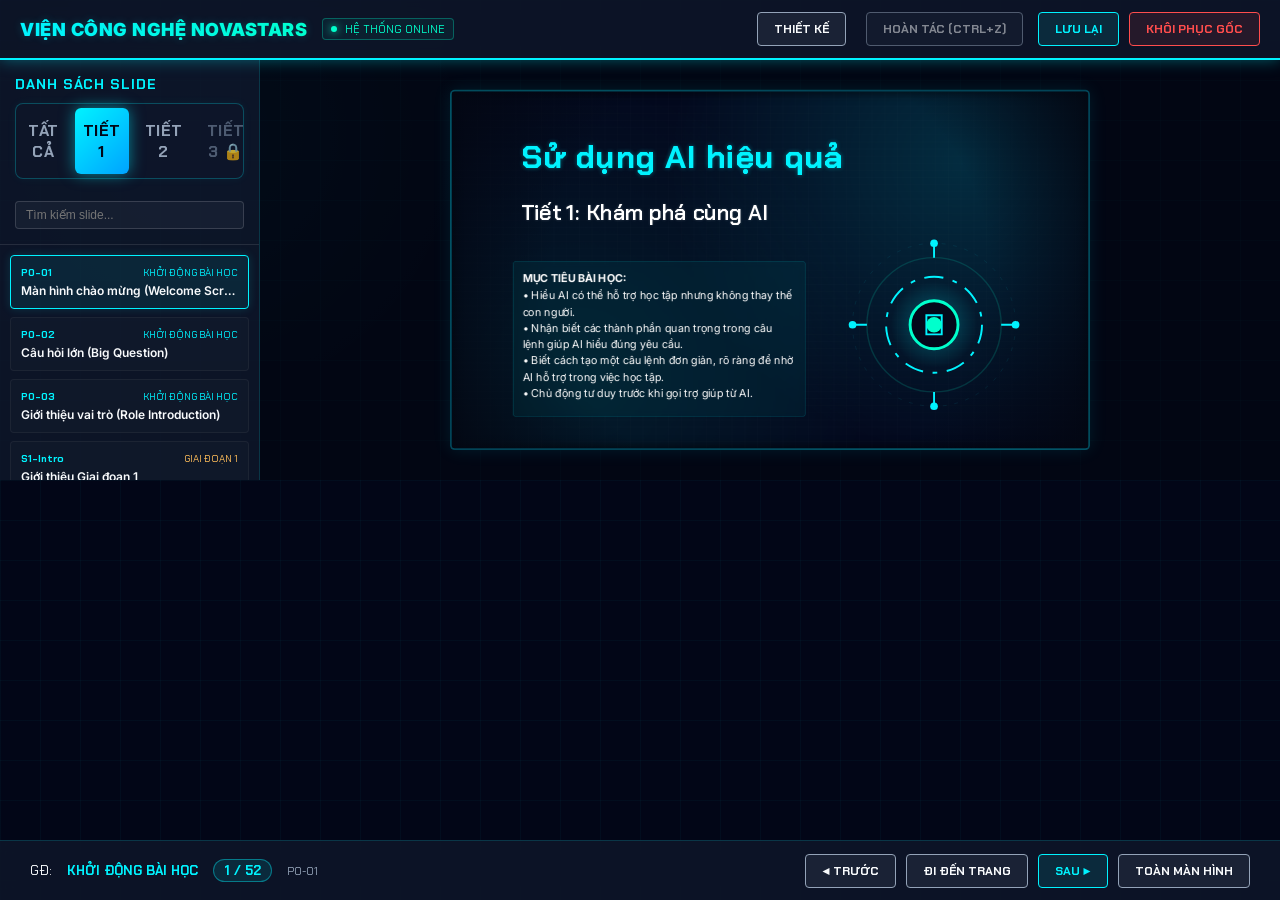
==== commit 23ce8ddd: "Restore All period tab filter in app.js and unlock Tiết 2 UI" ====
--- a/index.html
+++ b/index.html
@@ -39,7 +39,7 @@
         <div class="period-tabs">
           <button class="period-tab active" id="period-tab-all" onclick="setPeriodFilter('all')">Tất cả</button>
           <button class="period-tab" id="period-tab-t1" onclick="setPeriodFilter('t1')">Tiết 1</button>
-          <button class="period-tab locked" id="period-tab-t2" onclick="setPeriodFilter('t2')">Tiết 2 🔒</button>
+          <button class="period-tab" id="period-tab-t2" onclick="setPeriodFilter('t2')">Tiết 2</button>
           <button class="period-tab locked" id="period-tab-t3" onclick="setPeriodFilter('t3')">Tiết 3 🔒</button>
         </div>
         <input type="text" class="sidebar-search" id="slide-search" placeholder="Tìm kiếm slide..." onkeyup="filterSlides()">
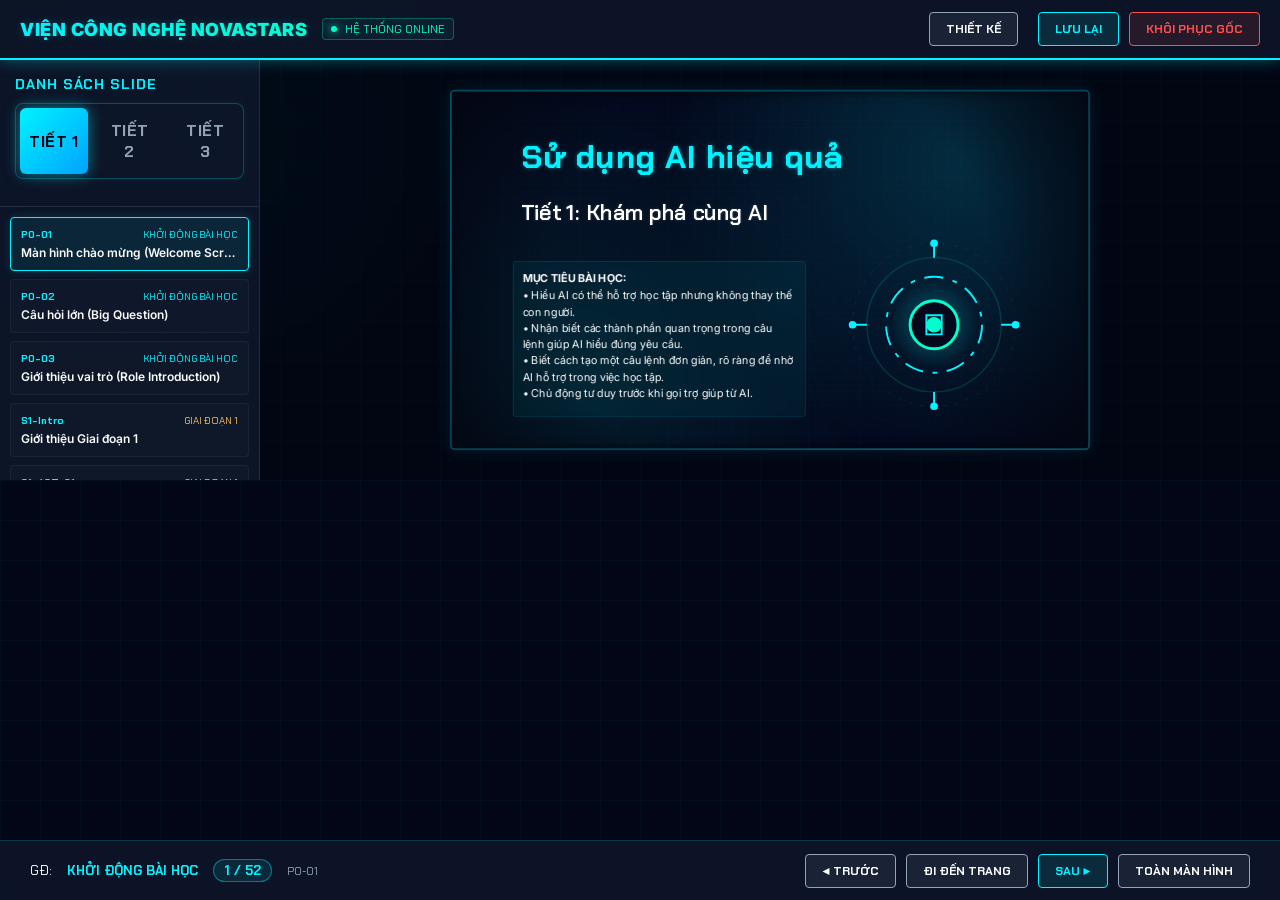
==== commit 7154196c: "Lưu các thay đổi thủ công của người dùng trên giao diện và fix Tiết 3" ====
--- a/index.html
+++ b/index.html
@@ -4,7 +4,7 @@
   <meta charset="UTF-8">
   <meta name="viewport" content="width=device-width, initial-scale=1.0">
   <title>Hệ thống trình chiếu slide AI - Bài 6.18: Sử dụng AI hiệu quả</title>
-  <link rel="stylesheet" href="styles.css?v=27">
+  <link rel="stylesheet" href="styles.css?v=29">
 </head>
 <body>
 
@@ -23,7 +23,6 @@
       <button class="btn btn-secondary" id="mode-btn-design" onclick="toggleDesignMode()" style="margin-right: 10px;">Thiết Kế</button>
 
       <!-- File & Storage Operations -->
-      <button class="btn btn-secondary" id="btn-undo" onclick="undoAction()" disabled style="opacity: 0.5; cursor: not-allowed; margin-right: 5px;">Hoàn Tác (Ctrl+Z)</button>
       <button class="btn btn-primary" onclick="saveSlides()">Lưu Lại</button>
       <button class="btn btn-danger" onclick="resetDefaultSlides()">Khôi Phục Gốc</button>
     </div>
@@ -37,12 +36,10 @@
       <div class="sidebar-header">
         <h2>DANH SÁCH SLIDE</h2>
         <div class="period-tabs">
-          <button class="period-tab active" id="period-tab-all" onclick="setPeriodFilter('all')">Tất cả</button>
-          <button class="period-tab" id="period-tab-t1" onclick="setPeriodFilter('t1')">Tiết 1</button>
+          <button class="period-tab active" id="period-tab-t1" onclick="setPeriodFilter('t1')">Tiết 1</button>
           <button class="period-tab" id="period-tab-t2" onclick="setPeriodFilter('t2')">Tiết 2</button>
-          <button class="period-tab locked" id="period-tab-t3" onclick="setPeriodFilter('t3')">Tiết 3 🔒</button>
+          <button class="period-tab" id="period-tab-t3" onclick="setPeriodFilter('t3')">Tiết 3</button>
         </div>
-        <input type="text" class="sidebar-search" id="slide-search" placeholder="Tìm kiếm slide..." onkeyup="filterSlides()">
       </div>
       <div class="slide-list" id="slide-list-container">
         <!-- Rendered dynamically by app.js -->
@@ -161,7 +158,7 @@
   </footer>
 
   <!-- LOAD APPLICATION DATA AND LOGIC -->
-  <script src="slides_data.js?v=47"></script>
-  <script src="app.js?v=47"></script>
+  <script src="slides_data.js?v=64"></script>
+  <script src="app.js?v=71"></script>
 </body>
 </html>
--- a/styles.css
+++ b/styles.css
@@ -1118,3 +1118,81 @@
 }
 
 
+
+/* Tiết 3 Interactivity */
+.interactive-card {
+  transition: transform 0.2s ease, box-shadow 0.2s ease;
+  cursor: pointer;
+}
+.interactive-card:hover {
+  transform: translateY(-5px) scale(1.02);
+  box-shadow: 0 8px 20px rgba(0, 243, 255, 0.4);
+}
+.interactive-card.orange:hover {
+  box-shadow: 0 8px 20px rgba(255, 189, 89, 0.4);
+}
+.interactive-card.pink:hover {
+  box-shadow: 0 8px 20px rgba(255, 102, 178, 0.4);
+}
+.interactive-card.green:hover {
+  box-shadow: 0 8px 20px rgba(46, 184, 46, 0.4);
+}
+/* SVG Animations */
+@keyframes spin-slow {
+  100% { transform: rotate(360deg); }
+}
+@keyframes pulse-glow {
+  0%, 100% { opacity: 0.7; transform: scale(0.98); }
+  50% { opacity: 1; transform: scale(1.02); }
+}
+@keyframes float-up-down {
+  0%, 100% { transform: translateY(0); }
+  50% { transform: translateY(-10px); }
+}
+@keyframes dash-move {
+  to { stroke-dashoffset: -20; }
+}
+@keyframes blink-fast {
+  0%, 100% { opacity: 1; }
+  50% { opacity: 0.3; }
+}
+
+.spin-slow {
+  transform-origin: center;
+  animation: spin-slow 10s linear infinite;
+}
+.pulse-glow {
+  transform-origin: center;
+  animation: pulse-glow 2s ease-in-out infinite;
+}
+.float-up-down {
+  animation: float-up-down 3s ease-in-out infinite;
+}
+.dash-move {
+  animation: dash-move 1s linear infinite;
+}
+.blink-fast {
+  animation: blink-fast 1.5s ease-in-out infinite;
+}
+/* --- Interactive Hover Effects --- */
+.tech-visual-container {
+  transition: all 0.3s ease;
+  cursor: pointer;
+}
+.tech-visual-container:hover {
+  transform: scale(1.05);
+  filter: brightness(1.2);
+}
+
+.glass-card, .glass-panel, .info-box {
+  transition: all 0.3s ease;
+}
+.glass-card:hover, .glass-panel:hover, .info-box:hover {
+  transform: translateY(-5px);
+  box-shadow: 0 10px 25px rgba(0, 243, 255, 0.2);
+}
+
+/* Make SVG elements inside interactive containers have slightly brighter animations on hover */
+.tech-visual-container:hover .pulse-glow {
+  animation-duration: 1.5s;
+}
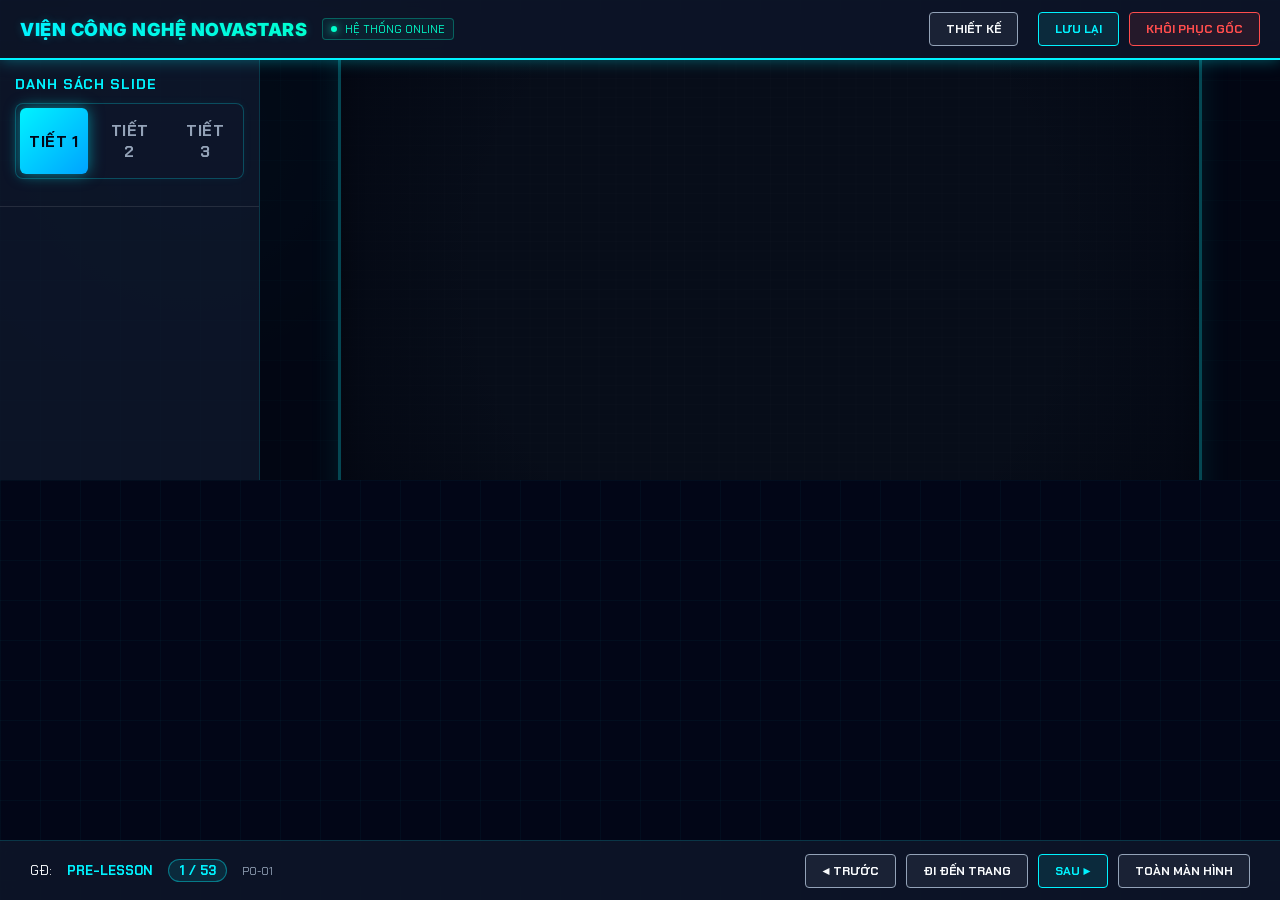
==== commit 602a6dfc: "Fix Tiết 3 interactive functions (drag drop and commit popup)" ====
--- a/index.html
+++ b/index.html
@@ -159,6 +159,6 @@
 
   <!-- LOAD APPLICATION DATA AND LOGIC -->
   <script src="slides_data.js?v=64"></script>
-  <script src="app.js?v=71"></script>
+  <script src="app.js?v=72"></script>
 </body>
 </html>
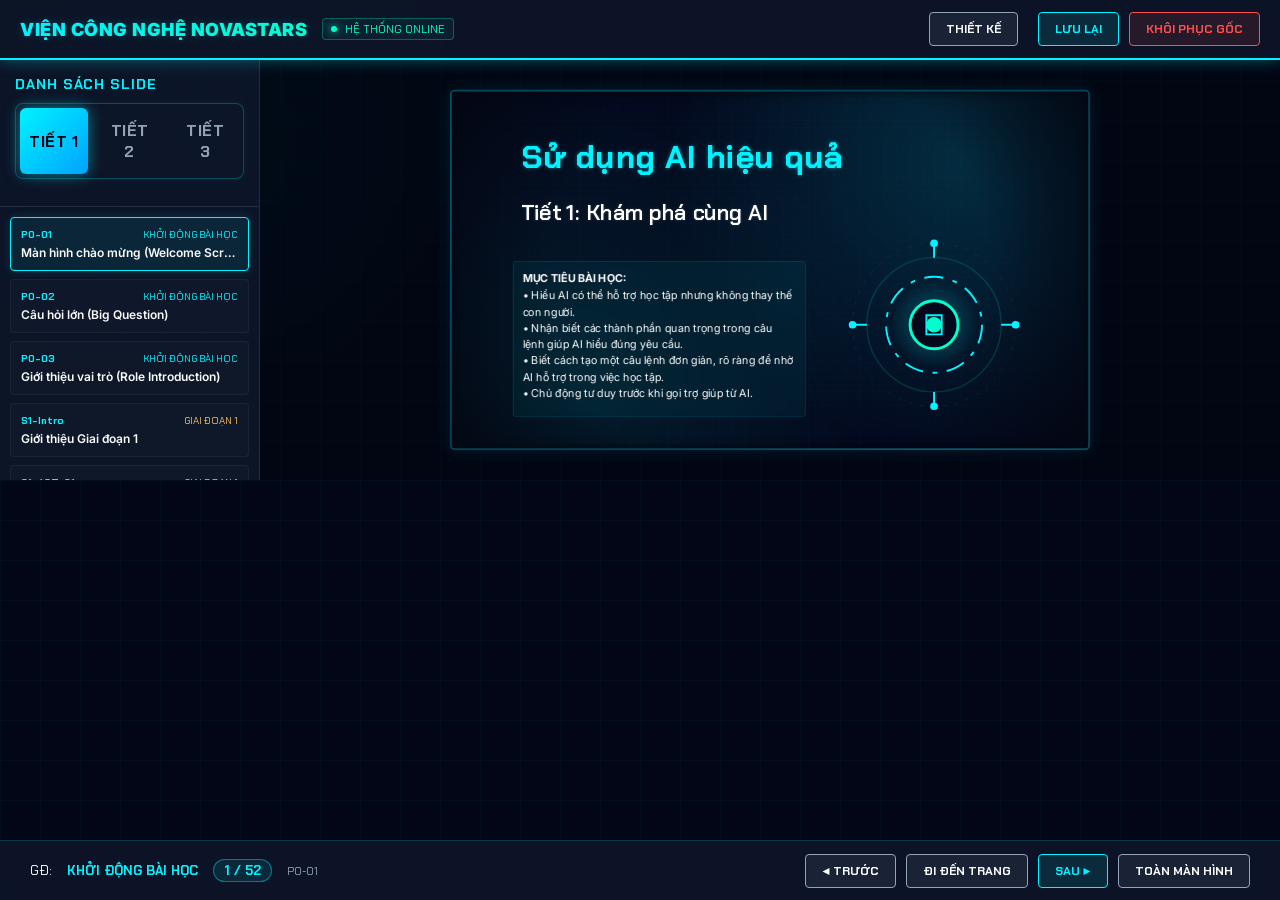
==== commit 81803e1e: "Fix blank screen issue by reverting corrupted app.js and carefully re-applying Tiết 3 interactions" ====
--- a/index.html
+++ b/index.html
@@ -159,6 +159,6 @@
 
   <!-- LOAD APPLICATION DATA AND LOGIC -->
   <script src="slides_data.js?v=64"></script>
-  <script src="app.js?v=72"></script>
+  <script src="app.js?v=73"></script>
 </body>
 </html>
